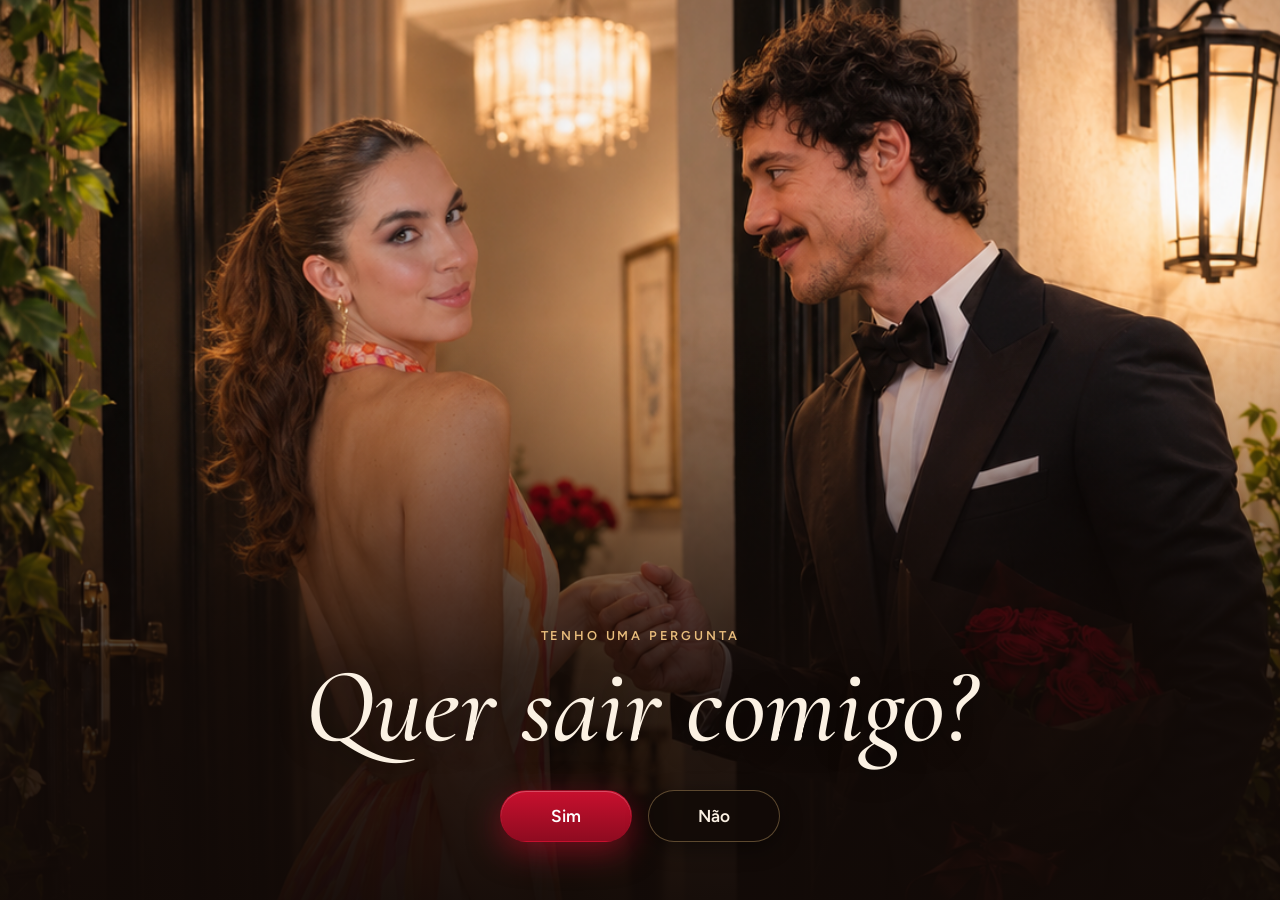
==== index.html @ a4630e0c "feat: convite de encontro" ====
<!doctype html>
<html lang="pt-BR">
<head>
  <meta charset="utf-8">
  <meta name="viewport" content="width=device-width, initial-scale=1, viewport-fit=cover">
  <title>Quer sair comigo?</title>
  <meta name="description" content="Tenho uma pergunta importante para você.">
  <meta property="og:title" content="Quer sair comigo?">
  <meta property="og:description" content="Tenho uma pergunta importante para você.">
  <meta name="theme-color" content="#120a07">
  <link rel="icon" href="data:image/svg+xml,%3Csvg xmlns='http://www.w3.org/2000/svg' viewBox='0 0 24 24'%3E%3Cpath fill='%23c8102e' d='M12 21s-8-5.1-10-10.2C.7 7 3 3.5 6.6 3.5c2.2 0 4 1.2 5.4 3.2 1.4-2 3.2-3.2 5.4-3.2C21 3.5 23.3 7 22 10.8 20 15.9 12 21 12 21z'/%3E%3C/svg%3E">
  <link rel="preconnect" href="https://fonts.googleapis.com">
  <link rel="preconnect" href="https://fonts.gstatic.com" crossorigin>
  <link href="https://fonts.googleapis.com/css2?family=Cormorant+Garamond:ital,wght@1,500;1,600&family=Figtree:wght@400;500;600&display=swap" rel="stylesheet">
  <link rel="stylesheet" href="estilo.css">
</head>
<body class="pagina-convite">
  <img class="fundo" src="fundo.webp" alt="Casal de mãos dadas à porta de casa, ao anoitecer. Ele de smoking, com um buquê de rosas vermelhas, e ela de vestido longo escuro.">
  <div class="veu" aria-hidden="true"></div>

  <main class="convite">
    <p class="sobrescrito">Tenho uma pergunta</p>
    <h1 id="titulo">Quer sair comigo?</h1>
    <div class="botoes">
      <a id="sim" class="botao botao-sim" href="encontro.html">Sim</a>
      <button id="nao" class="botao botao-nao" type="button">Não</button>
    </div>
    <p id="dica" class="dica" aria-live="polite"></p>
  </main>

  <script src="petalas.js"></script>
  <script src="convite.js"></script>
</body>
</html>
---- estilo.css ----
:root {
  --noite: #120a07;
  --creme: #fbf1e3;
  --creme-suave: #d9c9b5;
  --dourado: #e9bd7c;
  --rosa: #c8102e;
  --rosa-escura: #8e0b20;
  --linha: rgba(233, 189, 124, .35);
  --titulo: "Cormorant Garamond", Georgia, serif;
  --texto: "Figtree", system-ui, sans-serif;
}

* { box-sizing: border-box; margin: 0; }

body {
  background: var(--noite);
  color: var(--creme);
  font-family: var(--texto);
  -webkit-font-smoothing: antialiased;
}

h1, h2 {
  font-family: var(--titulo);
  font-style: italic;
  font-weight: 500;
  line-height: 1.02;
  text-wrap: balance;
}

.sobrescrito {
  color: var(--dourado);
  font-size: .8rem;
  font-weight: 600;
  letter-spacing: .22em;
  text-transform: uppercase;
}

/* Página do convite */

.pagina-convite {
  position: fixed;
  inset: 0;
  overflow: hidden;
}

.fundo {
  position: absolute;
  inset: 0;
  width: 100%;
  height: 100%;
  object-fit: cover;
  object-position: 50% 6%;
  animation: aproximar 9s cubic-bezier(.2, .6, .2, 1) both;
}

.veu {
  position: absolute;
  inset: 0;
  background: linear-gradient(
    to top,
    rgba(18, 10, 7, .96) 0%,
    rgba(18, 10, 7, .82) 26%,
    rgba(18, 10, 7, .25) 50%,
    rgba(18, 10, 7, 0) 64%
  );
}

.convite {
  position: absolute;
  inset: auto 0 0;
  padding: 0 16px max(20px, env(safe-area-inset-bottom));
  text-align: center;
  animation: surgir 1.1s .25s cubic-bezier(.2, .7, .2, 1) both;
}

.convite h1 {
  margin-top: 10px;
  font-size: clamp(3.1rem, 10vmin + 1rem, 6.6rem);
  text-shadow: 0 2px 28px rgba(0, 0, 0, .55);
}

.botoes {
  display: flex;
  justify-content: center;
  gap: 16px;
  margin-top: clamp(18px, 3.5vh, 30px);
}

.botao {
  position: relative;
  z-index: 2;
  min-width: 132px;
  padding: 15px 30px;
  border: 1px solid transparent;
  border-radius: 999px;
  font: 600 1.08rem var(--texto);
  text-align: center;
  text-decoration: none;
  cursor: pointer;
  touch-action: manipulation;
  -webkit-tap-highlight-color: transparent;
}

.botao:focus-visible,
.cartao-link:focus-visible {
  outline: 2px solid var(--dourado);
  outline-offset: 3px;
}

.botao-sim {
  color: #fff;
  background: linear-gradient(180deg, var(--rosa), var(--rosa-escura));
  box-shadow: 0 10px 32px rgba(200, 16, 46, .5), inset 0 1px 0 rgba(255, 255, 255, .25);
  transform: scale(var(--escala, 1));
  transition: transform .4s cubic-bezier(.3, 1.6, .5, 1), filter .2s;
}

.botao-sim:hover { filter: brightness(1.12); }

.botao-nao {
  color: var(--creme);
  background: rgba(18, 10, 7, .82);
  border-color: var(--linha);
  box-shadow: 0 6px 22px rgba(0, 0, 0, .4);
  transform: translate(var(--x, 0), var(--y, 0));
  transition: transform .45s cubic-bezier(.3, 1.35, .5, 1);
}

.dica {
  min-height: 1.5em;
  margin-top: 14px;
  color: var(--creme-suave);
  font-size: .98rem;
}

.coracao {
  position: fixed;
  z-index: 5;
  color: var(--rosa);
  pointer-events: none;
}

/* Pétalas */

.petala {
  position: fixed;
  top: -24px;
  z-index: 1;
  width: 12px;
  height: 15px;
  border-radius: 80% 15% 80% 15%;
  background: linear-gradient(135deg, #d81f3d, #7c0a1c);
  opacity: .8;
  pointer-events: none;
  animation: cair linear infinite;
}

/* Página do encontro */

.encontro {
  display: grid;
  grid-template-columns: minmax(0, 1.05fr) minmax(0, 1fr);
  align-items: center;
  gap: clamp(40px, 6vw, 88px);
  max-width: 1120px;
  min-height: 100vh;
  min-height: 100svh;
  margin: 0 auto;
  padding: 40px 32px;
}

.fotos {
  position: relative;
  z-index: 2;
  display: grid;
  grid-template-columns: 1.25fr 1fr;
  align-items: end;
  gap: 16px;
  animation: surgir 1s cubic-bezier(.2, .7, .2, 1) both;
}

.foto {
  display: block;
  width: 100%;
  height: auto;
  border-radius: 14px;
  object-fit: cover;
  box-shadow: 0 22px 54px rgba(0, 0, 0, .55);
}

.foto-comida { aspect-ratio: 4 / 5.4; object-position: 50% 62%; }
.foto-fachada { aspect-ratio: 4 / 5.4; object-position: 50% 28%; margin-bottom: 36px; }

.detalhes {
  position: relative;
  z-index: 2;
  animation: surgir 1s .15s cubic-bezier(.2, .7, .2, 1) both;
}

.detalhes h1 {
  margin-top: 12px;
  font-size: clamp(2.7rem, 5.2vw, 4.3rem);
}

.chamada {
  margin-top: 22px;
  color: var(--creme-suave);
  font-size: 1.08rem;
}

.detalhes h2 {
  margin: 4px 0 24px;
  color: var(--dourado);
  font-size: clamp(2rem, 3.6vw, 2.8rem);
}

.cartao-link {
  display: flex;
  align-items: center;
  gap: 16px;
  margin-top: 12px;
  padding: 16px 18px;
  border: 1px solid var(--linha);
  border-radius: 14px;
  background: rgba(251, 241, 227, .05);
  color: var(--creme-suave);
  line-height: 1.45;
  text-decoration: none;
  transition: background .2s, border-color .2s, transform .2s;
}

.cartao-link:hover {
  background: rgba(251, 241, 227, .1);
  border-color: var(--dourado);
  transform: translateY(-2px);
}

.cartao-link span { min-width: 0; overflow-wrap: anywhere; }
.cartao-link strong { display: block; color: var(--creme); font-size: 1.1rem; font-weight: 600; }
.cartao-link em { display: block; color: var(--dourado); font-size: .92rem; font-style: normal; font-weight: 500; }

.cartao-mapa {
  border-color: transparent;
  background: linear-gradient(180deg, var(--rosa), var(--rosa-escura));
  color: #fbe6e3;
}

.cartao-mapa:hover { background: linear-gradient(180deg, #da1635, #9c0d25); border-color: transparent; }
.cartao-mapa em { color: #fff; text-decoration: underline; text-underline-offset: 3px; }

.icone {
  flex: none;
  width: 28px;
  height: 28px;
  fill: none;
  stroke: currentColor;
  stroke-width: 1.6;
  color: var(--creme);
}

.icone .ponto { fill: currentColor; stroke: none; }

@media (max-width: 760px) {
  .encontro {
    grid-template-columns: minmax(0, 1fr);
    gap: 28px;
    padding: 24px 16px 32px;
  }

  .detalhes { order: -1; }
  .foto-fachada { margin-bottom: 0; }
}

@keyframes aproximar {
  from { transform: scale(1.07); }
  to { transform: scale(1); }
}

@keyframes surgir {
  from { opacity: 0; transform: translateY(22px); }
  to { opacity: 1; transform: none; }
}

@keyframes cair {
  to { transform: translate3d(var(--deriva), 110vh, 0) rotate(var(--giro)); }
}

@media (prefers-reduced-motion: reduce) {
  .fundo, .convite, .fotos, .detalhes { animation: none; }
  .botao-sim, .botao-nao, .cartao-link { transition: none; }
}
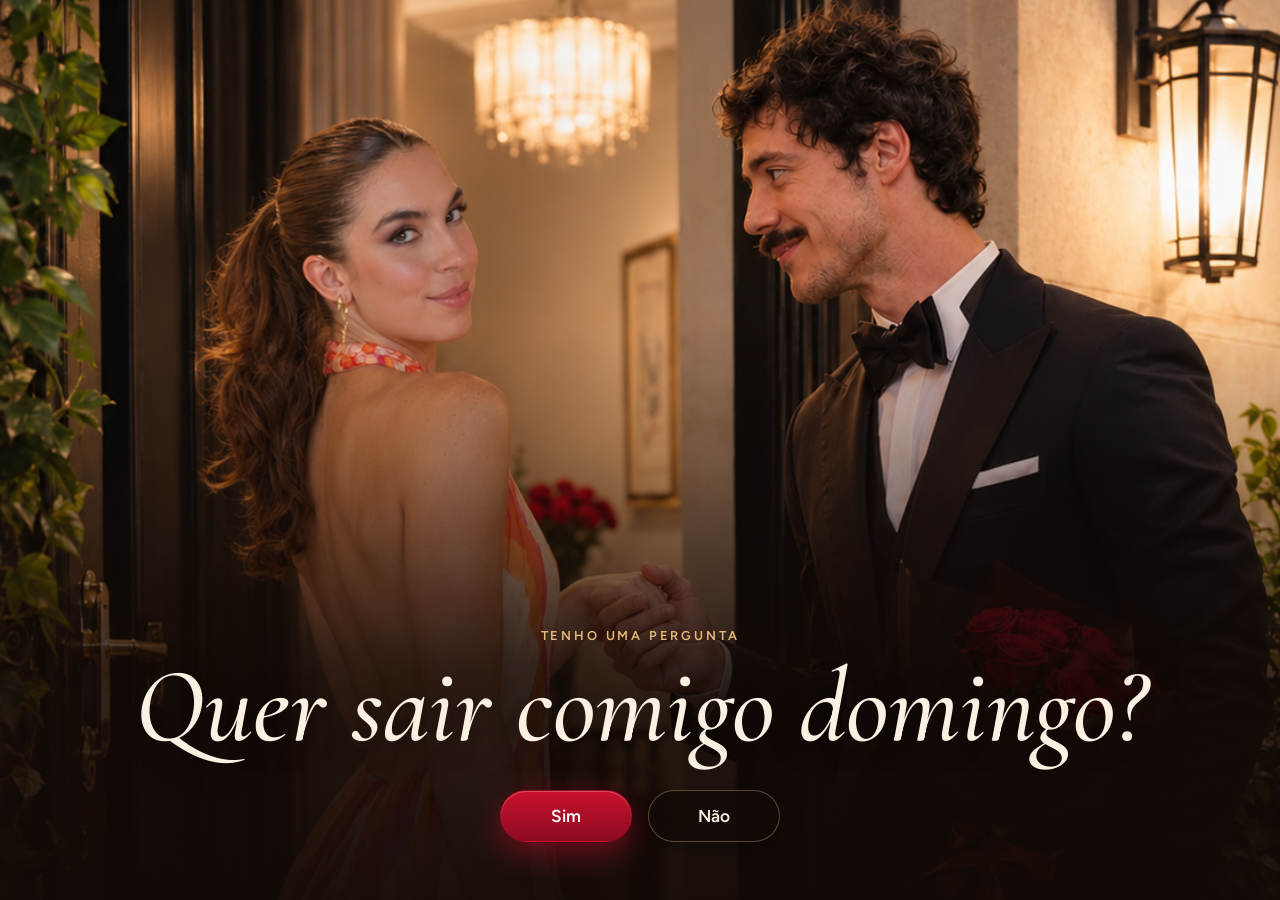
==== commit aafedefb: "feat: convite para domingo" ====
--- a/index.html
+++ b/index.html
@@ -3,9 +3,9 @@
 <head>
   <meta charset="utf-8">
   <meta name="viewport" content="width=device-width, initial-scale=1, viewport-fit=cover">
-  <title>Quer sair comigo?</title>
+  <title>Quer sair comigo domingo?</title>
   <meta name="description" content="Tenho uma pergunta importante para você.">
-  <meta property="og:title" content="Quer sair comigo?">
+  <meta property="og:title" content="Quer sair comigo domingo?">
   <meta property="og:description" content="Tenho uma pergunta importante para você.">
   <meta name="theme-color" content="#120a07">
   <link rel="icon" href="data:image/svg+xml,%3Csvg xmlns='http://www.w3.org/2000/svg' viewBox='0 0 24 24'%3E%3Cpath fill='%23c8102e' d='M12 21s-8-5.1-10-10.2C.7 7 3 3.5 6.6 3.5c2.2 0 4 1.2 5.4 3.2 1.4-2 3.2-3.2 5.4-3.2C21 3.5 23.3 7 22 10.8 20 15.9 12 21 12 21z'/%3E%3C/svg%3E">
@@ -20,7 +20,7 @@
 
   <main class="convite">
     <p class="sobrescrito">Tenho uma pergunta</p>
-    <h1 id="titulo">Quer sair comigo?</h1>
+    <h1 id="titulo">Quer sair comigo domingo?</h1>
     <div class="botoes">
       <a id="sim" class="botao botao-sim" href="encontro.html">Sim</a>
       <button id="nao" class="botao botao-nao" type="button">Não</button>
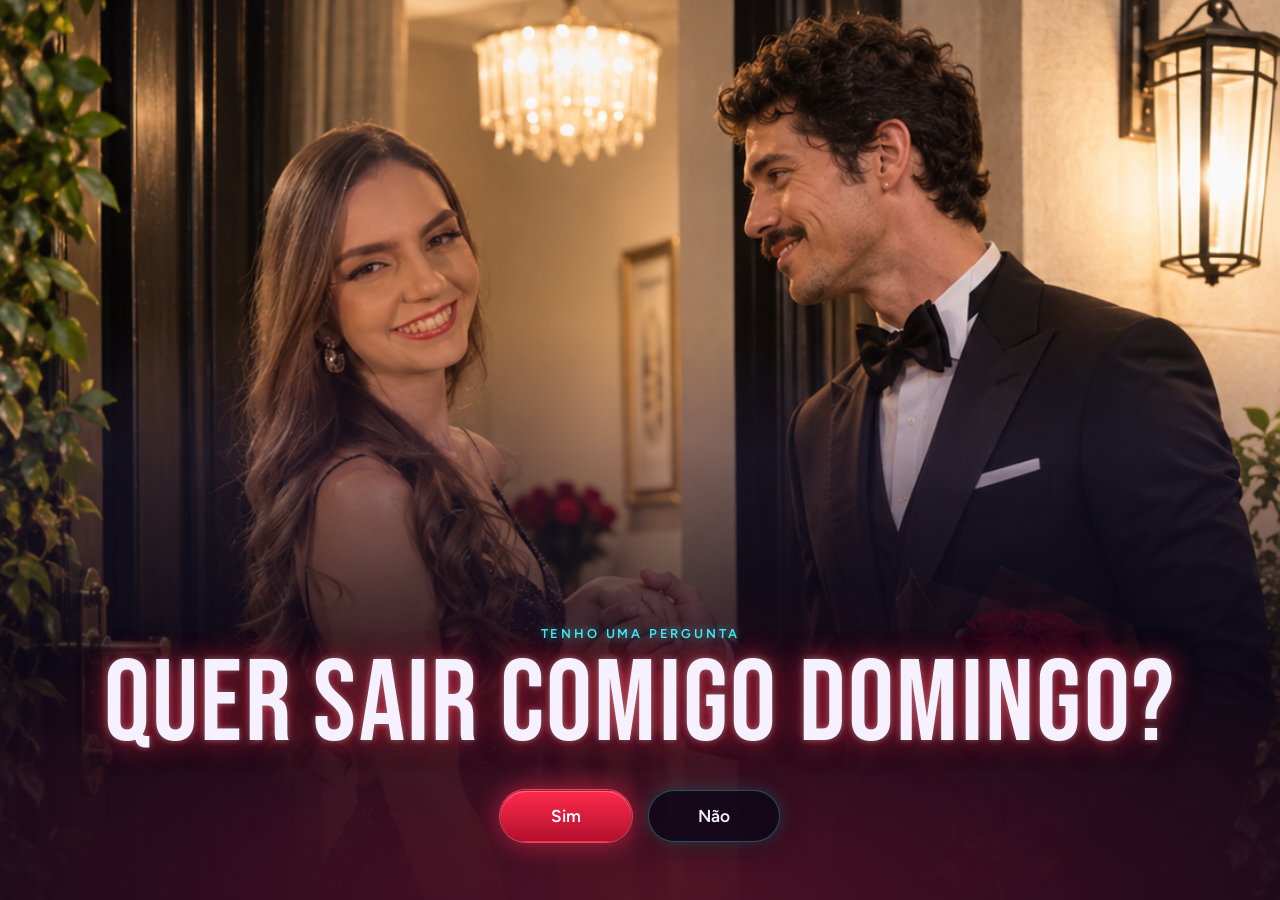
==== commit 75b5d14c: "feat: novo tema neon do tokyo com foto do terraco e notas musicais" ====
--- a/index.html
+++ b/index.html
@@ -7,11 +7,11 @@
   <meta name="description" content="Tenho uma pergunta importante para você.">
   <meta property="og:title" content="Quer sair comigo domingo?">
   <meta property="og:description" content="Tenho uma pergunta importante para você.">
-  <meta name="theme-color" content="#120a07">
-  <link rel="icon" href="data:image/svg+xml,%3Csvg xmlns='http://www.w3.org/2000/svg' viewBox='0 0 24 24'%3E%3Cpath fill='%23c8102e' d='M12 21s-8-5.1-10-10.2C.7 7 3 3.5 6.6 3.5c2.2 0 4 1.2 5.4 3.2 1.4-2 3.2-3.2 5.4-3.2C21 3.5 23.3 7 22 10.8 20 15.9 12 21 12 21z'/%3E%3C/svg%3E">
+  <meta name="theme-color" content="#0b0716">
+  <link rel="icon" href="data:image/svg+xml,%3Csvg xmlns='http://www.w3.org/2000/svg' viewBox='0 0 24 24'%3E%3Cpath fill='%23ff2a4d' d='M12 21s-8-5.1-10-10.2C.7 7 3 3.5 6.6 3.5c2.2 0 4 1.2 5.4 3.2 1.4-2 3.2-3.2 5.4-3.2C21 3.5 23.3 7 22 10.8 20 15.9 12 21 12 21z'/%3E%3C/svg%3E">
   <link rel="preconnect" href="https://fonts.googleapis.com">
   <link rel="preconnect" href="https://fonts.gstatic.com" crossorigin>
-  <link href="https://fonts.googleapis.com/css2?family=Cormorant+Garamond:ital,wght@1,500;1,600&family=Figtree:wght@400;500;600&display=swap" rel="stylesheet">
+  <link href="https://fonts.googleapis.com/css2?family=Bebas+Neue&family=Figtree:wght@400;500;600&display=swap" rel="stylesheet">
   <link rel="stylesheet" href="estilo.css">
 </head>
 <body class="pagina-convite">
@@ -28,7 +28,7 @@
     <p id="dica" class="dica" aria-live="polite"></p>
   </main>
 
-  <script src="petalas.js"></script>
+  <script src="notas.js"></script>
   <script src="convite.js"></script>
 </body>
 </html>
--- a/estilo.css
+++ b/estilo.css
@@ -1,12 +1,14 @@
 :root {
-  --noite: #120a07;
-  --creme: #fbf1e3;
-  --creme-suave: #d9c9b5;
-  --dourado: #e9bd7c;
-  --rosa: #c8102e;
-  --rosa-escura: #8e0b20;
-  --linha: rgba(233, 189, 124, .35);
-  --titulo: "Cormorant Garamond", Georgia, serif;
+  --noite: #0b0716;
+  --violeta: #2a2350;
+  --creme: #f6f1ff;
+  --creme-suave: #c9c1e0;
+  --neon: #ff2a4d;
+  --neon-escuro: #b3102e;
+  --ciano: #3ff0ff;
+  --linha: rgba(63, 240, 255, .32);
+  --titulo: "Bebas Neue", Impact, sans-serif;
+  --japones: "Zen Kaku Gothic New", "Hiragino Sans", "Yu Gothic", sans-serif;
   --texto: "Figtree", system-ui, sans-serif;
 }
 
@@ -21,19 +23,22 @@
 
 h1, h2 {
   font-family: var(--titulo);
-  font-style: italic;
-  font-weight: 500;
-  line-height: 1.02;
+  font-weight: 400;
+  letter-spacing: .02em;
+  line-height: .95;
   text-wrap: balance;
 }
 
 .sobrescrito {
-  color: var(--dourado);
+  color: var(--ciano);
   font-size: .8rem;
   font-weight: 600;
   letter-spacing: .22em;
   text-transform: uppercase;
-}
+  text-shadow: 0 0 10px rgba(63, 240, 255, .6);
+}
+
+.jp { font-family: var(--japones); font-weight: 700; letter-spacing: 0; }
 
 /* Página do convite */
 
@@ -56,13 +61,15 @@
 .veu {
   position: absolute;
   inset: 0;
-  background: linear-gradient(
-    to top,
-    rgba(18, 10, 7, .96) 0%,
-    rgba(18, 10, 7, .82) 26%,
-    rgba(18, 10, 7, .25) 50%,
-    rgba(18, 10, 7, 0) 64%
-  );
+  background:
+    radial-gradient(120% 60% at 50% 100%, rgba(255, 42, 77, .28), transparent 60%),
+    linear-gradient(
+      to top,
+      rgba(11, 7, 22, .97) 0%,
+      rgba(11, 7, 22, .84) 26%,
+      rgba(42, 35, 80, .3) 50%,
+      rgba(11, 7, 22, 0) 64%
+    );
 }
 
 .convite {
@@ -75,8 +82,8 @@
 
 .convite h1 {
   margin-top: 10px;
-  font-size: clamp(3.1rem, 10vmin + 1rem, 6.6rem);
-  text-shadow: 0 2px 28px rgba(0, 0, 0, .55);
+  font-size: clamp(3.4rem, 11vmin + 1rem, 7.4rem);
+  text-shadow: 0 0 6px rgba(255, 255, 255, .35), 0 0 26px rgba(255, 42, 77, .75), 0 2px 28px rgba(0, 0, 0, .6);
 }
 
 .botoes {
@@ -103,25 +110,25 @@
 
 .botao:focus-visible,
 .cartao-link:focus-visible {
-  outline: 2px solid var(--dourado);
+  outline: 2px solid var(--ciano);
   outline-offset: 3px;
 }
 
 .botao-sim {
   color: #fff;
-  background: linear-gradient(180deg, var(--rosa), var(--rosa-escura));
-  box-shadow: 0 10px 32px rgba(200, 16, 46, .5), inset 0 1px 0 rgba(255, 255, 255, .25);
+  background: linear-gradient(180deg, var(--neon), var(--neon-escuro));
+  box-shadow: 0 0 0 1px rgba(255, 120, 140, .6), 0 0 28px rgba(255, 42, 77, .7), inset 0 1px 0 rgba(255, 255, 255, .3);
   transform: scale(var(--escala, 1));
   transition: transform .4s cubic-bezier(.3, 1.6, .5, 1), filter .2s;
 }
 
-.botao-sim:hover { filter: brightness(1.12); }
+.botao-sim:hover { filter: brightness(1.15); }
 
 .botao-nao {
   color: var(--creme);
-  background: rgba(18, 10, 7, .82);
+  background: rgba(11, 7, 22, .82);
   border-color: var(--linha);
-  box-shadow: 0 6px 22px rgba(0, 0, 0, .4);
+  box-shadow: 0 0 18px rgba(63, 240, 255, .18), 0 6px 22px rgba(0, 0, 0, .4);
   transform: translate(var(--x, 0), var(--y, 0));
   transition: transform .45s cubic-bezier(.3, 1.35, .5, 1);
 }
@@ -136,30 +143,36 @@
 .coracao {
   position: fixed;
   z-index: 5;
-  color: var(--rosa);
   pointer-events: none;
-}
-
-/* Pétalas */
-
-.petala {
+  text-shadow: 0 0 12px currentColor;
+}
+
+/* Notas musicais */
+
+.nota {
   position: fixed;
-  top: -24px;
+  top: -32px;
   z-index: 1;
-  width: 12px;
-  height: 15px;
-  border-radius: 80% 15% 80% 15%;
-  background: linear-gradient(135deg, #d81f3d, #7c0a1c);
-  opacity: .8;
+  font-size: 18px;
+  line-height: 1;
+  opacity: .75;
   pointer-events: none;
+  text-shadow: 0 0 10px currentColor;
   animation: cair linear infinite;
 }
 
 /* Página do encontro */
+
+.pagina-encontro {
+  background:
+    radial-gradient(70% 50% at 15% 0%, rgba(42, 35, 80, .9), transparent 70%),
+    radial-gradient(60% 45% at 100% 100%, rgba(255, 42, 77, .16), transparent 70%),
+    var(--noite);
+}
 
 .encontro {
   display: grid;
-  grid-template-columns: minmax(0, 1.05fr) minmax(0, 1fr);
+  grid-template-columns: minmax(0, 1fr) minmax(0, 1fr);
   align-items: center;
   gap: clamp(40px, 6vw, 88px);
   max-width: 1120px;
@@ -172,10 +185,6 @@
 .fotos {
   position: relative;
   z-index: 2;
-  display: grid;
-  grid-template-columns: 1.25fr 1fr;
-  align-items: end;
-  gap: 16px;
   animation: surgir 1s cubic-bezier(.2, .7, .2, 1) both;
 }
 
@@ -183,13 +192,29 @@
   display: block;
   width: 100%;
   height: auto;
+  aspect-ratio: 590 / 620;
   border-radius: 14px;
   object-fit: cover;
-  box-shadow: 0 22px 54px rgba(0, 0, 0, .55);
-}
-
-.foto-comida { aspect-ratio: 4 / 5.4; object-position: 50% 62%; }
-.foto-fachada { aspect-ratio: 4 / 5.4; object-position: 50% 28%; margin-bottom: 36px; }
+  border: 1px solid rgba(255, 42, 77, .7);
+  box-shadow: 0 0 0 4px rgba(255, 42, 77, .12), 0 0 36px rgba(255, 42, 77, .45), 0 22px 54px rgba(0, 0, 0, .6);
+}
+
+.selo {
+  position: absolute;
+  right: -14px;
+  bottom: 22px;
+  padding: 8px 14px;
+  border: 1px solid var(--ciano);
+  border-radius: 8px;
+  background: rgba(11, 7, 22, .88);
+  color: var(--ciano);
+  font-size: .8rem;
+  font-weight: 600;
+  letter-spacing: .14em;
+  text-transform: uppercase;
+  box-shadow: 0 0 18px rgba(63, 240, 255, .35);
+  transform: rotate(-3deg);
+}
 
 .detalhes {
   position: relative;
@@ -199,7 +224,7 @@
 
 .detalhes h1 {
   margin-top: 12px;
-  font-size: clamp(2.7rem, 5.2vw, 4.3rem);
+  font-size: clamp(3rem, 6vw, 4.9rem);
 }
 
 .chamada {
@@ -208,10 +233,26 @@
   font-size: 1.08rem;
 }
 
-.detalhes h2 {
-  margin: 4px 0 24px;
-  color: var(--dourado);
-  font-size: clamp(2rem, 3.6vw, 2.8rem);
+.letreiro {
+  display: inline-flex;
+  align-items: baseline;
+  gap: .3em;
+  margin: 8px 0 6px;
+  color: #ffe9ec;
+  font-size: clamp(3rem, 5.6vw, 4.4rem);
+  text-shadow: 0 0 4px #fff, 0 0 14px var(--neon), 0 0 34px var(--neon), 0 0 60px rgba(255, 42, 77, .6);
+  animation: piscar 6s infinite;
+}
+
+.letreiro .jp { font-size: .62em; }
+
+.atracoes {
+  margin-bottom: 22px;
+  color: var(--ciano);
+  font-size: .92rem;
+  font-weight: 500;
+  letter-spacing: .08em;
+  text-transform: uppercase;
 }
 
 .cartao-link {
@@ -222,30 +263,37 @@
   padding: 16px 18px;
   border: 1px solid var(--linha);
   border-radius: 14px;
-  background: rgba(251, 241, 227, .05);
+  background: rgba(246, 241, 255, .04);
   color: var(--creme-suave);
   line-height: 1.45;
   text-decoration: none;
-  transition: background .2s, border-color .2s, transform .2s;
+  transition: background .2s, border-color .2s, box-shadow .2s, transform .2s;
 }
 
 .cartao-link:hover {
-  background: rgba(251, 241, 227, .1);
-  border-color: var(--dourado);
+  background: rgba(63, 240, 255, .07);
+  border-color: var(--ciano);
+  box-shadow: 0 0 22px rgba(63, 240, 255, .25);
   transform: translateY(-2px);
 }
 
 .cartao-link span { min-width: 0; overflow-wrap: anywhere; }
 .cartao-link strong { display: block; color: var(--creme); font-size: 1.1rem; font-weight: 600; }
-.cartao-link em { display: block; color: var(--dourado); font-size: .92rem; font-style: normal; font-weight: 500; }
+.cartao-link em { display: block; color: var(--ciano); font-size: .92rem; font-style: normal; font-weight: 500; }
 
 .cartao-mapa {
   border-color: transparent;
-  background: linear-gradient(180deg, var(--rosa), var(--rosa-escura));
-  color: #fbe6e3;
-}
-
-.cartao-mapa:hover { background: linear-gradient(180deg, #da1635, #9c0d25); border-color: transparent; }
+  background: linear-gradient(180deg, var(--neon), var(--neon-escuro));
+  box-shadow: 0 0 26px rgba(255, 42, 77, .45);
+  color: #ffe4e8;
+}
+
+.cartao-mapa:hover {
+  background: linear-gradient(180deg, #ff4562, #c8122f);
+  border-color: transparent;
+  box-shadow: 0 0 34px rgba(255, 42, 77, .65);
+}
+
 .cartao-mapa em { color: #fff; text-decoration: underline; text-underline-offset: 3px; }
 
 .icone {
@@ -260,6 +308,12 @@
 
 .icone .ponto { fill: currentColor; stroke: none; }
 
+.lembrete {
+  margin-top: 18px;
+  color: var(--creme-suave);
+  font-size: .9rem;
+}
+
 @media (max-width: 760px) {
   .encontro {
     grid-template-columns: minmax(0, 1fr);
@@ -268,7 +322,7 @@
   }
 
   .detalhes { order: -1; }
-  .foto-fachada { margin-bottom: 0; }
+  .selo { right: 10px; }
 }
 
 @keyframes aproximar {
@@ -285,7 +339,12 @@
   to { transform: translate3d(var(--deriva), 110vh, 0) rotate(var(--giro)); }
 }
 
+@keyframes piscar {
+  0%, 91%, 95%, 100% { opacity: 1; }
+  92%, 94% { opacity: .55; }
+}
+
 @media (prefers-reduced-motion: reduce) {
-  .fundo, .convite, .fotos, .detalhes { animation: none; }
+  .fundo, .convite, .fotos, .detalhes, .letreiro { animation: none; }
   .botao-sim, .botao-nao, .cartao-link { transition: none; }
 }
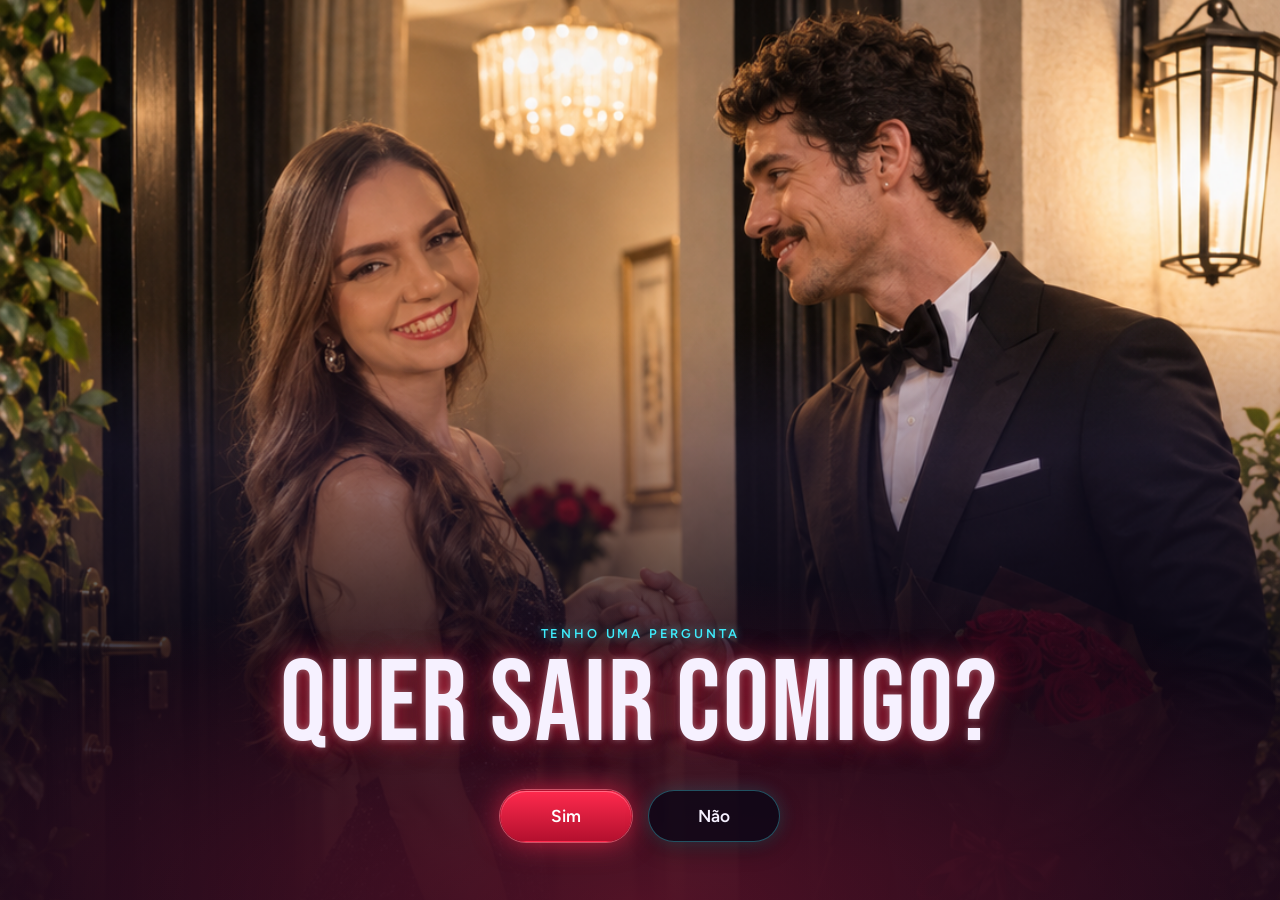
==== commit 6b30b4e5: "feat: remove domingo da pergunta" ====
--- a/index.html
+++ b/index.html
@@ -3,9 +3,9 @@
 <head>
   <meta charset="utf-8">
   <meta name="viewport" content="width=device-width, initial-scale=1, viewport-fit=cover">
-  <title>Quer sair comigo domingo?</title>
+  <title>Quer sair comigo?</title>
   <meta name="description" content="Tenho uma pergunta importante para você.">
-  <meta property="og:title" content="Quer sair comigo domingo?">
+  <meta property="og:title" content="Quer sair comigo?">
   <meta property="og:description" content="Tenho uma pergunta importante para você.">
   <meta name="theme-color" content="#0b0716">
   <link rel="icon" href="data:image/svg+xml,%3Csvg xmlns='http://www.w3.org/2000/svg' viewBox='0 0 24 24'%3E%3Cpath fill='%23ff2a4d' d='M12 21s-8-5.1-10-10.2C.7 7 3 3.5 6.6 3.5c2.2 0 4 1.2 5.4 3.2 1.4-2 3.2-3.2 5.4-3.2C21 3.5 23.3 7 22 10.8 20 15.9 12 21 12 21z'/%3E%3C/svg%3E">
@@ -20,7 +20,7 @@
 
   <main class="convite">
     <p class="sobrescrito">Tenho uma pergunta</p>
-    <h1 id="titulo">Quer sair comigo domingo?</h1>
+    <h1 id="titulo">Quer sair comigo?</h1>
     <div class="botoes">
       <a id="sim" class="botao botao-sim" href="encontro.html">Sim</a>
       <button id="nao" class="botao botao-nao" type="button">Não</button>
